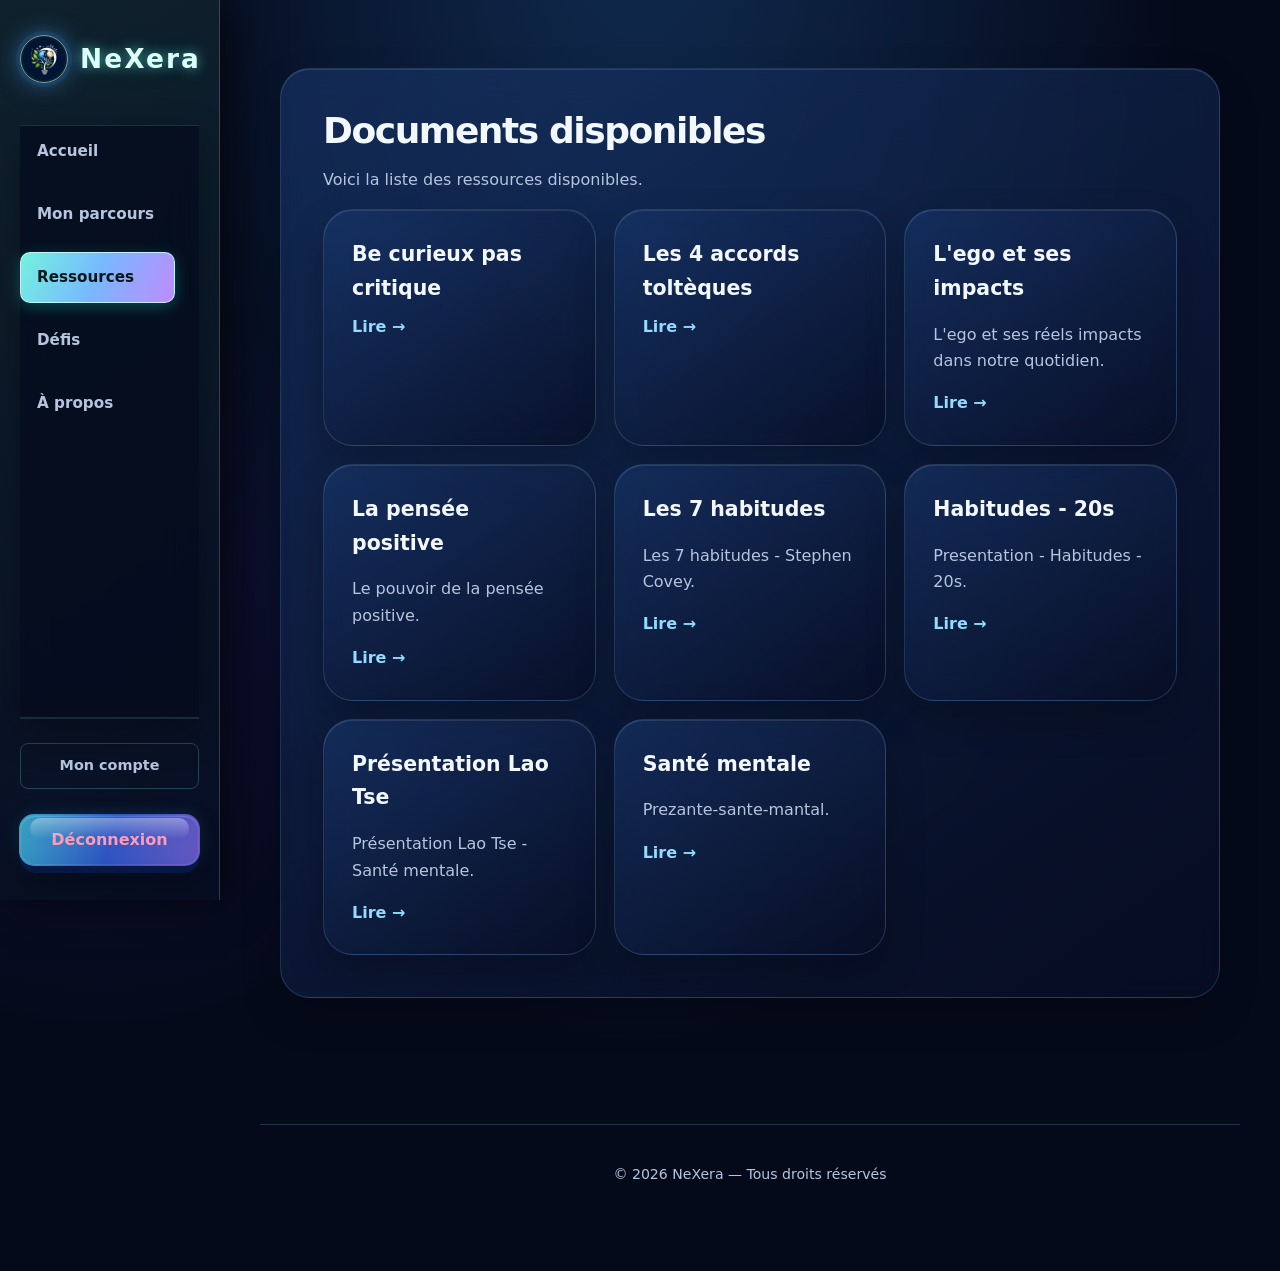
==== Documents N/index.html @ d9ed0bd9 "Ajout des tables Supabase et mise à jour de l'interface" ====
<!DOCTYPE html>
<html lang="fr">
<head>
  <meta charset="UTF-8">
  <meta name="viewport" content="width=device-width, initial-scale=1.0">
  <title>Exploration des ressources — NeXera</title>
  <link rel="stylesheet" href="../style2.css">
  <link rel="icon" href="../logo.jpg">
</head>
<body data-requires-auth="true">
  <div class="app-layout">
    <aside class="app-sidebar">
      <div class="sidebar-header">
        <img class="brand-logo" src="../logo.jpg" alt="Logo NeXera">
        <h1>NeXera</h1>
      </div>
      <nav class="sidebar-nav">
        <ul>
          <li><a href="../index.html">Accueil</a></li>
          <li><a href="../dashboard.html">Mon parcours</a></li>
          <li><a href="../document2.html" aria-current="page">Ressources</a></li>
          <li><a href="../challenge.html">Défis</a></li>
          <li><a href="../about.html">À propos</a></li>
        </ul>
      </nav>
      <div class="sidebar-footer">
        <ul class="sidebar-footer-links">
          <li><a href="../account.html">Mon compte</a></li>
        </ul>
        <button id="logoutButton" class="button">Déconnexion</button>
      </div>
    </aside>
    <div class="app-content-wrapper">
      <main>
        <section class="section">
          <h2>Documents disponibles</h2>
          <p>Voici la liste des ressources disponibles.</p>
          <div class="content-grid">
            <article class="content-card"><h3>Be curieux pas critique</h3><a href="Be_curieux_pas_critique.pdf" target="_blank">Lire →</a></article>
            <article class="content-card"><h3>Les 4 accords toltèques</h3><a href="don-miguel-ruiz-les-quatre-accords-tolteques.pdf" target="_blank">Lire →</a></article>
            <article class="content-card"><h3>L'ego et ses impacts</h3><p>L'ego et ses réels impacts dans notre quotidien.</p><a href="L'ego et ses réels impacts dans notre quotidien.pdf" target="_blank">Lire →</a></article>
            <article class="content-card"><h3>La pensée positive</h3><p>Le pouvoir de la pensée positive.</p><a href="Le pouvoir de la pensée positive.pdf" target="_blank">Lire →</a></article>
            <article class="content-card"><h3>Les 7 habitudes</h3><p>Les 7 habitudes - Stephen Covey.</p><a href="Les 7 habitudes - Stephen Covey.pdf" target="_blank">Lire →</a></article>
            <article class="content-card"><h3>Habitudes - 20s</h3><p>Presentation - Habitudes - 20s.</p><a href="Presentation - Habitudes - 20s.pdf" target="_blank">Lire →</a></article>
            <article class="content-card"><h3>Présentation Lao Tse</h3><p>Présentation Lao Tse - Santé mentale.</p><a href="Présentation Lao Tse - Santé mentale.pdf" target="_blank">Lire →</a></article>
            <article class="content-card"><h3>Santé mentale</h3><p>Prezante-sante-mantal.</p><a href="Prezante-sante-mantal.pdf" target="_blank">Lire →</a></article>
          </div>
        </section>
      </main>
      <footer><p>© 2026 NeXera — Tous droits réservés</p></footer>
    </div>
  </div>
  <script type="module" src="../script.js"></script>
</body>
</html>
---- style2.css ----
:root {
  --bg: #09131b;
  --surface: #10232d;
  --surface-light: #16333e;
  --text: #eef7f7;
  --muted: #a9c1c7;
  --accent: #53e4d2;
  --accent-dark: #20bdaa;
  --line: rgba(175, 233, 230, 0.18);
}

* { box-sizing: border-box; }

html { scroll-behavior: smooth; }

body {
  min-height: 100vh;
  margin: 0;
  font-family: Inter, ui-sans-serif, system-ui, -apple-system, BlinkMacSystemFont, "Segoe UI", sans-serif;
  line-height: 1.65;
  color: var(--text);
  background:
    radial-gradient(circle at 8% 0%, rgba(47, 180, 183, 0.18), transparent 28rem),
    radial-gradient(circle at 94% 20%, rgba(83, 228, 210, 0.1), transparent 23rem),
    var(--bg);
}

header {
  position: relative;
  display: flex;
  align-items: center;
  justify-content: space-between;
  width: min(1120px, calc(100% - 40px));
  margin: 0 auto;
  padding: 22px 0;
  overflow: hidden;
}

header::before {
  position: absolute;
  inset: 0 18% 0 auto;
  width: 260px;
  content: "";
  pointer-events: none;
  background: radial-gradient(ellipse, rgba(83, 228, 210, .23), transparent 68%);
  filter: blur(12px);
  animation: header-glow 4s ease-in-out infinite alternate;
}

header h1 {
  position: relative;
  z-index: 1;
  margin: 0;
  font-size: clamp(1.45rem, 3vw, 2rem);
  letter-spacing: 0.08em;
  color: #dffffa;
  text-shadow: 0 0 12px rgba(83, 228, 210, .65), 0 0 30px rgba(83, 228, 210, .2);
}

.brand-logo {
  position: relative;
  z-index: 1;
  width: 48px;
  height: 48px;
  padding: 2px;
  border: 1px solid rgba(126, 251, 239, .75);
  border-radius: 15px;
  object-fit: cover;
  box-shadow: 0 0 0 4px rgba(83, 228, 210, .09), 0 0 22px rgba(83, 228, 210, .45);
  animation: logo-pulse 3s ease-in-out infinite;
}

nav {
  position: sticky;
  top: 0;
  z-index: 10;
  border-top: 1px solid rgba(104, 238, 226, .24);
  border-bottom: 1px solid rgba(104, 238, 226, .24);
  background:
    linear-gradient(90deg, rgba(83, 228, 210, .06) 1px, transparent 1px) 0 0 / 32px 32px,
    rgba(7, 19, 27, 0.9);
  backdrop-filter: blur(16px);
  box-shadow: 0 8px 28px rgba(0, 0, 0, .2);
}

nav ul {
  display: flex;
  justify-content: center;
  gap: clamp(4px, 2vw, 22px);
  width: min(1120px, calc(100% - 24px));
  margin: 0 auto;
  padding: 10px 0;
  list-style: none;
}

a { color: inherit; }

nav a {
  position: relative;
  display: block;
  padding: 8px 12px;
  color: var(--muted);
  font-size: 0.94rem;
  font-weight: 650;
  text-decoration: none;
  border: 1px solid transparent;
  border-radius: 9px;
  transform: perspective(320px) translateY(0);
  transition: color .25s ease, border-color .25s ease, box-shadow .25s ease, transform .25s ease, background-position .45s ease;
}

nav a:hover, nav a:focus-visible {
  color: #071719;
  background: linear-gradient(115deg, #73f2df, #78b8ff, #c08aff);
  background-size: 200% 100%;
  background-position: 100% 0;
  border-color: rgba(206, 255, 250, .7);
  box-shadow: 0 5px 0 #168c86, 0 10px 20px rgba(23, 205, 193, .25);
  transform: perspective(320px) rotateX(-8deg) translateY(-3px);
  outline: none;
}

nav a:active { box-shadow: 0 1px 0 #168c86; transform: translateY(3px); }

nav a[aria-current="page"] { color: #bffff6; border-color: rgba(83, 228, 210, .32); background: rgba(83, 228, 210, .12); }

@keyframes header-glow {
  from { transform: translateX(-20px) scale(.85); opacity: .55; }
  to { transform: translateX(25px) scale(1.15); opacity: 1; }
}

@keyframes logo-pulse {
  50% { box-shadow: 0 0 0 6px rgba(83, 228, 210, .06), 0 0 30px rgba(83, 228, 210, .72); }
}

main, .section, body > h2, body > p {
  width: min(1120px, calc(100% - 40px));
  margin-right: auto;
  margin-left: auto;
}

.hero {
  display: grid;
  grid-template-columns: 1.15fr .85fr;
  gap: clamp(28px, 5vw, 72px);
  align-items: center;
  width: min(1120px, calc(100% - 40px));
  min-height: 67vh;
  margin: 0 auto;
  padding: 66px 0;
}

.hero h2, .section h2, body > h2 {
  margin: 0 0 14px;
  font-size: clamp(1.8rem, 4vw, 3.35rem);
  line-height: 1.1;
  letter-spacing: -0.04em;
}

.hero p { margin: 7px 0; color: var(--muted); font-size: 1.13rem; }

.hero img {
  width: 100%;
  max-height: 455px;
  object-fit: cover;
  border: 1px solid var(--line);
  border-radius: 24px;
  box-shadow: 18px 20px 0 rgba(83, 228, 210, 0.08);
}

.hero-v2 { min-height: 58vh; }
.hero-v2 > div { max-width: 680px; }
.eyebrow { margin: 0 0 10px; color: var(--accent); font-size: .76rem; font-weight: 800; letter-spacing: .12em; text-transform: uppercase; }
.muted { color: var(--muted); }
.text-link { color: #bffcf5; font-weight: 700; text-decoration: none; }
.text-link:hover { color: white; text-decoration: underline; text-underline-offset: 4px; }
.hero-actions { align-items: center; }
.daily-card { position: relative; padding: clamp(28px, 5vw, 44px); overflow: hidden; background: linear-gradient(145deg, rgba(22, 57, 69, .96), rgba(13, 30, 44, .96)); border: 1px solid rgba(117, 246, 234, .28); border-radius: 24px; box-shadow: 0 22px 50px rgba(0, 0, 0, .25); }
.daily-card::after { position: absolute; right: -50px; bottom: -70px; width: 210px; height: 210px; content: ""; border: 1px solid rgba(104, 238, 226, .24); border-radius: 50%; box-shadow: 0 0 0 28px rgba(104, 238, 226, .04), 0 0 0 56px rgba(104, 238, 226, .025); }
.daily-card blockquote { position: relative; z-index: 1; margin: 0; font-size: clamp(1.35rem, 2.4vw, 1.8rem); font-weight: 700; line-height: 1.35; }
.daily-card > p:not(.eyebrow) { position: relative; z-index: 1; }
.daily-line { width: 64px; height: 2px; margin: 24px 0; background: linear-gradient(90deg, var(--accent), transparent); }

.home-section { width: min(1120px, calc(100% - 40px)); margin: 0 auto 86px; }
.section-heading { display: flex; align-items: end; justify-content: space-between; gap: 22px; margin-bottom: 24px; }
.section-heading h2, .community-strip h2, .dashboard-intro h2 { margin: 0; font-size: clamp(1.65rem, 3vw, 2.45rem); line-height: 1.13; letter-spacing: -.035em; }
.continue-card { display: grid; grid-template-columns: auto 1fr auto; gap: clamp(22px, 4vw, 42px); align-items: center; padding: clamp(24px, 4vw, 42px); background: linear-gradient(130deg, rgba(22, 60, 66, .78), rgba(17, 33, 48, .94)); border: 1px solid var(--line); border-radius: 22px; }
.continue-card h3, .challenge-feature h3, .content-card h3, .panel h3 { margin: 4px 0 8px; font-size: 1.35rem; }
.progress-ring { --progress: 0deg; display: grid; width: 105px; height: 105px; place-items: center; font-weight: 800; background: radial-gradient(var(--surface) 61%, transparent 62%), conic-gradient(var(--accent) var(--progress), rgba(255,255,255,.11) 0); border-radius: 50%; }
.progress-ring span { font-size: 1.15rem; }
.progress-bar { height: 9px; overflow: hidden; background: rgba(3, 12, 18, .55); border: 1px solid rgba(178, 237, 234, .12); border-radius: 999px; }
.progress-bar span { display: block; width: 0; height: 100%; background: linear-gradient(90deg, var(--accent), #799dff); border-radius: inherit; transition: width .55s ease; }
.progress-label { margin: 7px 0 0; color: var(--muted); font-size: .88rem; }
.status-pill { padding: 5px 10px; color: #bffcf5; font-size: .8rem; font-weight: 700; background: rgba(83, 228, 210, .1); border: 1px solid rgba(83, 228, 210, .25); border-radius: 999px; }
.challenge-feature { display: flex; align-items: center; justify-content: space-between; gap: 32px; padding: clamp(26px, 5vw, 48px); background: linear-gradient(115deg, rgba(117, 94, 210, .22), rgba(26, 91, 99, .24)); border: 1px solid rgba(177, 145, 255, .25); border-radius: 22px; }
.challenge-feature > div { max-width: 650px; }.challenge-number { margin: 0; color: rgba(197, 184, 255, .78); font-size: 3rem; font-weight: 800; line-height: 1; }.challenge-progress { margin-bottom: 0; color: #cefdf7; font-weight: 700; }
.content-grid { display: grid; grid-template-columns: repeat(3, 1fr); gap: 18px; }.content-card { min-height: 235px; padding: 28px; background: rgba(16, 35, 45, .85); border: 1px solid var(--line); border-radius: 18px; transition: transform .25s ease, border-color .25s ease; }.content-card:hover { border-color: rgba(123, 243, 232, .52); transform: translateY(-5px); }.content-card span { color: var(--accent); font-size: .72rem; font-weight: 800; letter-spacing: .1em; }.content-card p { color: var(--muted); }.content-card a { color: #d5fffa; font-weight: 700; text-decoration: none; }.content-card a:hover { color: var(--accent); }
.community-strip { display: flex; align-items: center; justify-content: space-between; gap: 35px; width: min(1120px, calc(100% - 40px)); margin: 0 auto; padding: clamp(30px, 5vw, 55px); background: linear-gradient(135deg, rgba(12, 42, 50, .95), rgba(31, 35, 72, .95)); border: 1px solid var(--line); border-radius: 24px; }.community-stats { display: flex; gap: 28px; }.community-stats p { display: grid; margin: 0; }.community-stats strong { color: #d9efff; font-size: 1.55rem; }.community-stats span { color: var(--muted); font-size: .8rem; }

.dashboard { width: min(1120px, calc(100% - 40px)); margin: 0 auto; padding: 64px 0 10px; }.dashboard-intro { display: flex; align-items: end; justify-content: space-between; gap: 25px; margin-bottom: 34px; }.stat-grid { display: grid; grid-template-columns: repeat(4, 1fr); gap: 16px; }.stat-grid article, .panel { padding: 24px; background: rgba(16, 35, 45, .87); border: 1px solid var(--line); border-radius: 18px; }.stat-grid span, .stat-grid small { display: block; color: var(--muted); }.stat-grid strong { display: block; margin: 5px 0; color: #d9fffa; font-size: 2rem; }.dashboard-grid { display: grid; grid-template-columns: 1.5fr 1fr; gap: 16px; margin-top: 16px; }.panel-large { grid-row: span 2; }.progress-large { margin: 28px 0 14px; }.saved-message { min-height: 1.4em; color: var(--accent); font-size: .9rem; }

.auth-page { display: grid; grid-template-columns: .9fr 1fr; gap: clamp(35px, 8vw, 110px); align-items: center; width: min(1040px, calc(100% - 40px)); min-height: 69vh; margin: 0 auto; padding: 64px 0; }.auth-intro h2 { margin: 0 0 18px; font-size: clamp(2rem, 4vw, 3.35rem); line-height: 1.08; letter-spacing: -.045em; }.auth-intro ul { padding-left: 1.1rem; color: var(--muted); }.auth-intro li + li { margin-top: 8px; }.auth-card { padding: clamp(25px, 5vw, 46px); background: linear-gradient(145deg, rgba(23, 54, 66, .96), rgba(15, 29, 45, .96)); border: 1px solid rgba(127, 244, 233, .26); border-radius: 22px; box-shadow: 0 24px 50px rgba(0, 0, 0, .27); }.auth-tabs { display: grid; grid-template-columns: 1fr 1fr; gap: 6px; margin-bottom: 28px; padding: 5px; background: rgba(5, 17, 25, .55); border-radius: 12px; }.auth-tab { min-height: 39px; padding: 8px; color: var(--muted); background: transparent; box-shadow: none; transform: none; }.auth-tab::after { display: none; }.auth-tab:hover, .auth-tab.is-active { color: #061d20; background: linear-gradient(115deg, #71eadb, #80b7f6); box-shadow: none; transform: none; }.auth-card form { display: grid; gap: 8px; }.auth-card h2 { margin: 0; font-size: 1.75rem; }.auth-card label { margin-top: 8px; color: #cdfaf5; font-size: .9rem; font-weight: 700; }.auth-card input { margin-top: 0; }.auth-card form button { margin-top: 14px; }.is-hidden { display: none !important; }.auth-message { min-height: 1.5em; margin-bottom: 14px; color: var(--accent); font-size: .9rem; font-weight: 650; }.auth-message.is-error { color: #ff9bb6; }.auth-note { margin: 25px 0 0; color: var(--muted); font-size: .78rem; text-align: center; }

.section {
  margin-top: 28px;
  padding: clamp(24px, 4vw, 42px);
  background: linear-gradient(145deg, rgba(22, 51, 62, 0.92), rgba(16, 35, 45, 0.92));
  border: 1px solid var(--line);
  border-radius: 20px;
}

.section:last-of-type { margin-bottom: 70px; }
.section h2 { font-size: clamp(1.5rem, 3vw, 2.25rem); }
.section h3 { margin-top: 0; font-size: 1.28rem; }
.section p, .section li, body > p { color: var(--muted); }
.section ul { padding-left: 1.2rem; }
.section li + li { margin-top: 9px; }

.card {
  padding: clamp(24px, 4vw, 38px);
  background: linear-gradient(135deg, rgba(83, 228, 210, 0.17), transparent 50%), var(--surface);
  border: 1px solid var(--line);
  border-radius: 18px;
}

button, .button, .card a {
  position: relative;
  display: inline-flex;
  align-items: center;
  justify-content: center;
  min-height: 42px;
  padding: 10px 16px;
  color: #06201f;
  font: inherit;
  font-weight: 750;
  text-decoration: none;
  cursor: pointer;
  background: linear-gradient(115deg, #69e7d9 0%, #5aa7ed 45%, #a772e8 100%);
  background-size: 200% 200%;
  background-position: 0% 50%;
  border: 0;
  border-radius: 10px;
  box-shadow: 0 7px 0 #159d91, 0 13px 24px rgba(0, 0, 0, .27);
  transform: perspective(420px) rotateX(0) rotateY(0) translateY(0);
  transform-style: preserve-3d;
  transition: transform .25s ease, box-shadow .25s ease, filter .25s ease, background-position .45s ease;
}

button::after, .button::after, .card a::after {
  position: absolute;
  inset: 2px 5px auto;
  height: 42%;
  content: "";
  pointer-events: none;
  background: linear-gradient(to bottom, rgba(255, 255, 255, .52), transparent);
  border-radius: 8px;
  transform: translateZ(14px);
}

button:hover, .button:hover, .card a:hover {
  filter: brightness(1.12);
  background-position: 100% 50%;
  box-shadow: 0 10px 0 #159d91, 0 20px 34px rgba(0, 0, 0, .34);
  transform: perspective(420px) rotateX(-8deg) rotateY(4deg) translateY(-4px);
}

button:active, .button:active, .card a:active {
  box-shadow: 0 2px 0 #159d91, 0 5px 10px rgba(0, 0, 0, .24);
  transform: perspective(420px) rotateX(2deg) translateY(5px);
}

button:focus-visible, .button:focus-visible, .card a:focus-visible {
  outline: 3px solid rgba(135, 242, 229, .65);
  outline-offset: 3px;
}

.hero-actions { display: flex; flex-wrap: wrap; gap: 10px; margin-top: 26px; }
button + button { margin-left: 8px; }

input, textarea {
  display: block;
  width: 100%;
  margin-top: 12px;
  padding: 12px 14px;
  color: var(--text);
  font: inherit;
  background: rgba(4, 15, 21, 0.58);
  border: 1px solid var(--line);
  border-radius: 10px;
}

textarea { min-height: 126px; resize: vertical; }
form button { margin-top: 14px; }

footer {
  width: min(1120px, calc(100% - 40px));
  margin: 56px auto 0;
  padding: 24px 0 30px;
  color: var(--muted);
  font-size: .88rem;
  text-align: center;
  border-top: 1px solid var(--line);
}

@media (max-width: 680px) {
  header, .hero, main, .section, body > h2, body > p, footer { width: min(100% - 28px, 1120px); }
  .hero { grid-template-columns: 1fr; min-height: auto; padding: 44px 0; }
  .hero img { grid-row: 1; max-height: 330px; }
  nav ul { justify-content: flex-start; overflow-x: auto; }
  nav a { white-space: nowrap; }
  .section { padding: 24px; }
  .home-section, .community-strip, .dashboard { width: min(100% - 28px, 1120px); }
  .auth-page { grid-template-columns: 1fr; width: min(100% - 28px, 1040px); min-height: auto; padding: 44px 0; }
  .section-heading, .challenge-feature, .community-strip, .dashboard-intro { align-items: flex-start; flex-direction: column; }
  .continue-card, .content-grid, .stat-grid, .dashboard-grid { grid-template-columns: 1fr; }
  .continue-card { align-items: start; }
  .panel-large { grid-row: auto; }
  .community-stats { width: 100%; justify-content: space-between; gap: 10px; }
  .community-stats strong { font-size: 1.2rem; }
}

@media (prefers-reduced-motion: reduce) {
  *, *::before, *::after { scroll-behavior: auto !important; transition-duration: .01ms !important; }
  button, .button, .card a { transform: none !important; }
  header::before, .brand-logo { animation: none; }
}

/* Direction visuelle : liquid glass bleu nuit et lueurs électriques. */
:root {
  --bg: #050a1b;
  --surface: rgba(10, 22, 55, .68);
  --surface-light: rgba(22, 48, 96, .55);
  --text: #f3f8ff;
  --muted: #b6c5df;
  --accent: #42c7ff;
  --accent-dark: #2266d5;
  --line: rgba(145, 206, 255, .2);
}

body {
  background:
    radial-gradient(ellipse at 50% -15%, rgba(52, 151, 255, .24), transparent 34rem),
    radial-gradient(circle at 8% 52%, rgba(72, 43, 180, .16), transparent 23rem),
    #050a1b;
}

header { padding: 18px 0; overflow: visible; }
header::before { inset: -35px 12% -35px auto; width: 290px; background: radial-gradient(ellipse, rgba(64, 188, 255, .35), transparent 68%); }
header h1 { letter-spacing: -.04em; color: #f5faff; text-shadow: 0 0 18px rgba(89, 198, 255, .5); }
.brand-logo { border-color: rgba(167, 225, 255, .65); border-radius: 50%; box-shadow: 0 0 0 4px rgba(70, 180, 255, .08), 0 0 24px rgba(71, 160, 255, .55); }

nav { border-color: rgba(135, 203, 255, .17); background: rgba(5, 11, 29, .76); box-shadow: 0 13px 35px rgba(0, 0, 0, .3); }
nav a { color: #bdc9e6; border-radius: 999px; }
nav a:hover, nav a:focus-visible {
  color: #f7fbff;
  background: linear-gradient(115deg, rgba(47, 174, 255, .92), rgba(115, 73, 226, .8));
  border-color: rgba(197, 238, 255, .8);
  box-shadow: 0 4px 0 #1e4fa8, 0 10px 24px rgba(38, 135, 255, .35), inset 0 1px 1px rgba(255,255,255,.55);
}
nav a[aria-current="page"] { color: #dcefff; border-color: rgba(94, 190, 255, .46); background: linear-gradient(110deg, rgba(45, 151, 255, .18), rgba(119, 72, 220, .17)); }

.hero h2, .section h2, body > h2 { color: #f3f8ff; }
.eyebrow { color: #77d8ff; }.muted, .section p, .section li, body > p { color: var(--muted); }.text-link { color: #bfeaff; }.text-link:hover { color: #fff; }

button, .button, .card a {
  isolation: isolate;
  min-height: 46px;
  padding: 11px 21px;
  color: #f6fbff;
  background: linear-gradient(180deg, rgba(31, 57, 108, .93), rgba(5, 10, 28, .98));
  border: 1px solid rgba(172, 223, 255, .62);
  border-radius: 999px;
  box-shadow:
    inset 0 1px 1px rgba(255, 255, 255, .45),
    inset 0 -5px 8px rgba(0, 0, 0, .56),
    0 8px 0 rgba(8, 26, 73, .88),
    0 14px 27px rgba(0, 0, 0, .42),
    0 0 18px rgba(50, 174, 255, .2);
  transform: perspective(520px) rotateX(0) translateY(0);
  transform-style: preserve-3d;
  transition: transform .25s ease, box-shadow .25s ease, filter .25s ease, background-position .45s ease;
}

button::before, .button::before, .card a::before {
  position: absolute;
  z-index: -1;
  inset: -2px;
  content: "";
  background: linear-gradient(105deg, #42d9ff, #356fff 24%, #9c73ff 54%, #76c8ff 80%, #6ef3ff);
  background-size: 220% 100%;
  border-radius: inherit;
  opacity: .72;
  filter: blur(.2px);
  transition: opacity .3s ease, background-position .5s ease;
}

button::after, .button::after, .card a::after { inset: 2px 9px auto; height: 44%; border-radius: 999px; opacity: .7; }
button:hover, .button:hover, .card a:hover {
  color: #fff;
  filter: brightness(1.22);
  background: linear-gradient(165deg, rgba(42, 83, 148, .92), rgba(6, 11, 33, .98));
  box-shadow: inset 0 1px 1px rgba(255,255,255,.58), inset 0 -5px 8px rgba(0,0,0,.56), 0 10px 0 #1b4ca6, 0 19px 35px rgba(0,0,0,.48), 0 0 30px rgba(63, 172, 255, .5);
  transform: perspective(520px) rotateX(-7deg) translateY(-4px) scale(1.015);
}
button:hover::before, .button:hover::before, .card a:hover::before { opacity: 1; background-position: 100% 50%; }
button:active, .button:active, .card a:active { box-shadow: inset 0 2px 7px rgba(0,0,0,.6), 0 2px 0 #1b4ca6, 0 5px 12px rgba(0,0,0,.4); transform: perspective(520px) rotateX(2deg) translateY(5px); }

.daily-card, .continue-card, .challenge-feature, .community-strip, .auth-card, .stat-grid article, .panel, .section, .card, .content-card {
  background: linear-gradient(145deg, rgba(24, 53, 105, .64), rgba(7, 13, 35, .76));
  border-color: rgba(151, 209, 255, .18);
  box-shadow: inset 0 1px rgba(255,255,255,.1), 0 18px 38px rgba(0,0,0,.23);
  backdrop-filter: blur(16px);
}
.daily-card { border-color: rgba(141, 213, 255, .37); }.daily-card::after { border-color: rgba(114, 196, 255, .28); box-shadow: 0 0 0 28px rgba(67, 176, 255, .045), 0 0 0 56px rgba(88, 99, 255, .025); }.daily-line { background: linear-gradient(90deg, #4dc9ff, transparent); }
.progress-ring { background: radial-gradient(#091127 61%, transparent 62%), conic-gradient(#42c7ff var(--progress), rgba(255,255,255,.1) 0); }.progress-bar { background: rgba(0, 0, 0, .52); }.progress-bar span { background: linear-gradient(90deg, #3ed5ff, #6294ff, #a477ff); }
.status-pill { color: #c8ecff; background: rgba(55, 175, 255, .1); border-color: rgba(112, 192, 255, .33); }.challenge-feature { background: linear-gradient(120deg, rgba(24, 75, 150, .68), rgba(41, 21, 92, .72)); border-color: rgba(110, 183, 255, .28); }.challenge-number { color: rgba(132, 207, 255, .8); }
.content-card:hover { border-color: rgba(112, 195, 255, .57); box-shadow: inset 0 1px rgba(255,255,255,.13), 0 18px 38px rgba(0,0,0,.3), 0 0 24px rgba(44, 150, 255, .2); }.content-card span, .content-card a { color: #91dcff; }.content-card a:hover { color: #fff; }
.community-strip { background: linear-gradient(115deg, rgba(12, 67, 131, .82), rgba(26, 16, 80, .83)); }.community-stats strong { color: #d9efff; }

.auth-tabs { background: rgba(0, 0, 0, .38); }.auth-tab { border: 0; }.auth-tab:hover, .auth-tab.is-active { color: #f5fbff; background: linear-gradient(115deg, rgba(45, 176, 255, .72), rgba(126, 83, 229, .66)); box-shadow: inset 0 1px rgba(255,255,255,.3); transform: none; }.auth-card input, input, textarea { background: rgba(3, 7, 24, .55); border-color: rgba(147, 208, 255, .22); }.auth-card input:focus, input:focus, textarea:focus { border-color: #65ccff; outline: 2px solid rgba(67, 173, 255, .17); }

@media (prefers-reduced-motion: reduce) { button, .button, .card a { transform: none !important; } }

/* ==========================================================================
   NOUVEAU SYSTÈME DE BARRE LATÉRALE GLOBALE (LEFT SIDEBAR NAVIGATION)
   ========================================================================== */

/* Conteneur principal qui structure l'écran */
.app-layout {
  display: flex;
  min-height: 100vh;
  width: 100%;
}

/* Barre latérale gauche fixe */
.app-sidebar {
  position: fixed;
  top: 0;
  left: 0;
  bottom: 0;
  width: 220px;
  background: linear-gradient(145deg, rgba(16, 35, 45, 0.96), rgba(7, 13, 35, 0.98));
  border-right: 1px solid rgba(104, 238, 226, 0.24);
  backdrop-filter: blur(20px);
  padding: 35px 20px;
  display: flex;
  flex-direction: column;
  justify-content: space-between;
  z-index: 100;
  box-shadow: 10px 0 40px rgba(0, 0, 0, 0.6);
}

/* En-tête de la barre latérale (Logo + Titre de la marque) */
.sidebar-header {
  display: flex;
  align-items: center;
  gap: 12px;
  margin-bottom: 42px;
}

.sidebar-header h1 {
  margin: 0;
  font-size: 1.65rem;
  letter-spacing: 0.08em;
  color: #dffffa;
  text-shadow: 0 0 12px rgba(83, 228, 210, 0.65), 0 0 30px rgba(83, 228, 210, 0.2);
}

.sidebar-header .brand-logo {
  animation: logo-pulse 3s ease-in-out infinite;
}

/* Menu de navigation principal de la sidebar */
.sidebar-nav {
  flex-grow: 1;
}

.sidebar-nav ul {
  list-style: none;
  padding: 0;
  margin: 0;
  display: flex;
  flex-direction: column;
  gap: 12px;
}

/* Liens de navigation */
.sidebar-nav a {
  display: block;
  padding: 12px 16px;
  color: var(--muted);
  font-size: 0.95rem;
  font-weight: 650;
  text-decoration: none;
  border: 1px solid transparent;
  border-radius: 10px;
  transition: all 0.25s ease;
}

/* Effet de survol brillant dynamique */
.sidebar-nav a:hover,
.sidebar-nav a:focus-visible {
  color: #071719;
  background: linear-gradient(115deg, #73f2df, #78b8ff, #c08aff);
  background-size: 200% 100%;
  background-position: 100% 0;
  border-color: rgba(206, 255, 250, 0.7);
  box-shadow: 0 5px 15px rgba(23, 205, 193, 0.25);
  transform: translateY(-2px);
  outline: none;
}

/* État Actif (La page courante — Dégradé brillant permanent) */
.sidebar-nav a[aria-current="page"] {
  color: #071719 !important;
  background: linear-gradient(115deg, #73f2df, #78b8ff, #c08aff) !important;
  border-color: rgba(206, 255, 250, 0.8) !important;
  box-shadow: 0 4px 15px rgba(23, 205, 193, 0.3) !important;
  transform: none !important;
}

/* Pied de la barre latérale (Compte et Déconnexion) */
.sidebar-footer {
  margin-top: auto;
  padding-top: 24px;
  border-top: 1px solid rgba(104, 238, 226, 0.15);
  display: flex;
  flex-direction: column;
  gap: 16px;
}

.sidebar-footer-links {
  list-style: none;
  padding: 0;
  margin: 0;
  display: flex;
  flex-direction: column;
  gap: 8px;
}

.sidebar-footer-links a {
  display: block;
  padding: 10px 14px;
  color: var(--muted);
  font-size: 0.9rem;
  font-weight: 600;
  text-decoration: none;
  border-radius: 8px;
  transition: all 0.2s ease;
  /* Ajout pour appliquer le style bouton */
  border: 1px solid rgba(104, 238, 226, 0.24);
  text-align: center;
}

.sidebar-footer-links a:hover {
  background-color: rgba(83, 228, 210, 0.1);
  color: var(--text);
  border-color: var(--accent);
}

/* Bouton de déconnexion moderne */
#logoutButton {
  width: 100%;
  margin-top: 10px;
  background: rgba(255, 99, 71, 0.1);
  border: 1px solid rgba(255, 99, 71, 0.3);
  color: #ff9bb6;
}

#logoutButton:hover {
  background: rgba(255, 99, 71, 0.2);
  color: white;
  border-color: #ff9bb6;
}

/* Zone d'affichage du contenu principal à droite */
.app-content-wrapper {
  flex-grow: 1;
  margin-left: 220px; /* Décale le contenu pour laisser la place à la barre fixe */
  padding: 40px 20px;
  display: flex;
  flex-direction: column;
}

/* Désactivation des anciens styles de headers */
header {
  display: none !important;
}

/* Arrondir davantage les éléments et espacement */
.section, .card, .content-card, .daily-card, .auth-card, .stat-grid article, .panel, .challenge-feature, .community-strip {
  border-radius: 30px !important;
}

textarea {
  margin-bottom: 20px !important;
  border-radius: 15px !important;
}

button, .button, .card a {
  border-radius: 15px !important;
}

input {
  border-radius: 15px !important;
}

.journal-entry {
  margin-top: 15px;
  padding: 15px;
  background: rgba(16, 35, 45, 0.5);
  border: 1px solid rgba(145, 206, 255, 0.1);
  border-radius: 20px !important;
}

/* ==========================================================================
   ADAPTABILITÉ MOBILE (ÉCRANS < 800px)
   ========================================================================== */
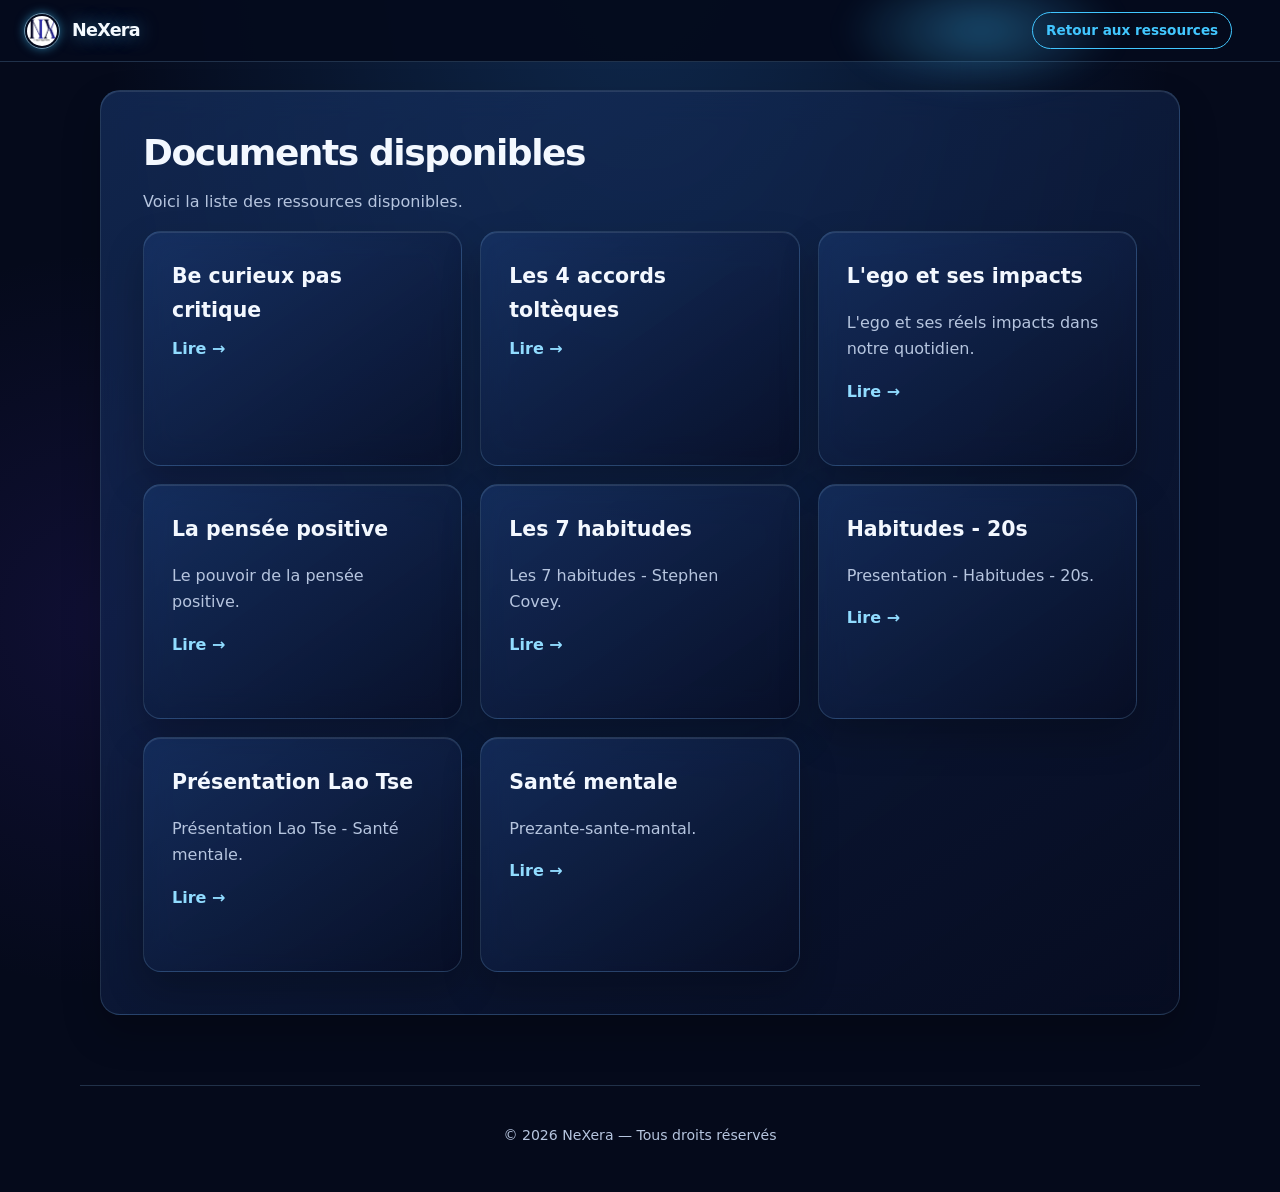
==== commit 7e6cfeaf: "fix" ====
--- a/Documents N/index.html
+++ b/Documents N/index.html
@@ -8,30 +8,16 @@
   <link rel="icon" href="../logo.jpg">
 </head>
 <body data-requires-auth="true">
-  <div class="app-layout">
-    <aside class="app-sidebar">
-      <div class="sidebar-header">
-        <img class="brand-logo" src="../logo.jpg" alt="Logo NeXera">
-        <h1>NeXera</h1>
-      </div>
-      <nav class="sidebar-nav">
-        <ul>
-          <li><a href="../index.html">Accueil</a></li>
-          <li><a href="../dashboard.html">Mon parcours</a></li>
-          <li><a href="../document2.html" aria-current="page">Ressources</a></li>
-          <li><a href="../challenge.html">Défis</a></li>
-          <li><a href="../about.html">À propos</a></li>
-        </ul>
-      </nav>
-      <div class="sidebar-footer">
-        <ul class="sidebar-footer-links">
-          <li><a href="../account.html">Mon compte</a></li>
-        </ul>
-        <button id="logoutButton" class="button">Déconnexion</button>
-      </div>
-    </aside>
-    <div class="app-content-wrapper">
-      <main>
+  <header class="top-header">
+    <div class="header-left">
+      <img class="brand-logo" src="../logo.jpg" alt="Logo NeXera">
+      <h1 class="header-title">NeXera</h1>
+    </div>
+    <div class="header-actions">
+      <a href="../document2.html" class="button-secondary">Retour aux ressources</a>
+    </div>
+  </header>
+  <main>
         <section class="section">
           <h2>Documents disponibles</h2>
           <p>Voici la liste des ressources disponibles.</p>
@@ -48,8 +34,6 @@
         </section>
       </main>
       <footer><p>© 2026 NeXera — Tous droits réservés</p></footer>
-    </div>
-  </div>
   <script type="module" src="../script.js"></script>
 </body>
 </html>
--- a/style2.css
+++ b/style2.css
@@ -420,199 +420,190 @@
 .auth-tabs { background: rgba(0, 0, 0, .38); }.auth-tab { border: 0; }.auth-tab:hover, .auth-tab.is-active { color: #f5fbff; background: linear-gradient(115deg, rgba(45, 176, 255, .72), rgba(126, 83, 229, .66)); box-shadow: inset 0 1px rgba(255,255,255,.3); transform: none; }.auth-card input, input, textarea { background: rgba(3, 7, 24, .55); border-color: rgba(147, 208, 255, .22); }.auth-card input:focus, input:focus, textarea:focus { border-color: #65ccff; outline: 2px solid rgba(67, 173, 255, .17); }
 
 @media (prefers-reduced-motion: reduce) { button, .button, .card a { transform: none !important; } }
-
 /* ==========================================================================
-   NOUVEAU SYSTÈME DE BARRE LATÉRALE GLOBALE (LEFT SIDEBAR NAVIGATION)
+   TOP NAVIGATION
    ========================================================================== */
 
-/* Conteneur principal qui structure l'écran */
-.app-layout {
-  display: flex;
-  min-height: 100vh;
+.top-header {
+  display: flex;
+  justify-content: space-between;
+  align-items: center;
+  padding: 0.75rem 1.5rem;
+  background-color: rgba(5, 11, 29, 0.95);
+  border-bottom: 1px solid rgba(145, 206, 255, 0.2);
+  position: sticky;
+  top: 0;
+  z-index: 1000;
   width: 100%;
-}
-
-/* Barre latérale gauche fixe */
-.app-sidebar {
-  position: fixed;
-  top: 0;
-  left: 0;
-  bottom: 0;
-  width: 220px;
-  background: linear-gradient(145deg, rgba(16, 35, 45, 0.96), rgba(7, 13, 35, 0.98));
-  border-right: 1px solid rgba(104, 238, 226, 0.24);
-  backdrop-filter: blur(20px);
-  padding: 35px 20px;
-  display: flex;
-  flex-direction: column;
-  justify-content: space-between;
-  z-index: 100;
-  box-shadow: 10px 0 40px rgba(0, 0, 0, 0.6);
-}
-
-/* En-tête de la barre latérale (Logo + Titre de la marque) */
-.sidebar-header {
+  box-sizing: border-box;
+}
+
+.header-left {
   display: flex;
   align-items: center;
   gap: 12px;
-  margin-bottom: 42px;
-}
-
-.sidebar-header h1 {
+  margin-right: 24px;
+  flex-shrink: 0;
+}
+
+.brand-logo {
+  width: 36px;
+  height: 36px;
+  border-radius: 50%;
+  object-fit: cover;
+  box-shadow: 0 0 10px rgba(66, 199, 255, 0.5);
+}
+
+.header-title {
+  font-size: 1.1rem;
+  color: #f5faff;
   margin: 0;
-  font-size: 1.65rem;
-  letter-spacing: 0.08em;
-  color: #dffffa;
-  text-shadow: 0 0 12px rgba(83, 228, 210, 0.65), 0 0 30px rgba(83, 228, 210, 0.2);
-}
-
-.sidebar-header .brand-logo {
-  animation: logo-pulse 3s ease-in-out infinite;
-}
-
-/* Menu de navigation principal de la sidebar */
-.sidebar-nav {
+  white-space: nowrap;
+}
+
+.top-nav {
   flex-grow: 1;
-}
-
-.sidebar-nav ul {
+  display: flex;
+  justify-content: center;
+}
+
+.top-nav ul {
+  display: flex;
   list-style: none;
+  gap: 1rem;
+  margin: 0;
   padding: 0;
-  margin: 0;
-  display: flex;
-  flex-direction: column;
-  gap: 12px;
-}
-
-/* Liens de navigation */
-.sidebar-nav a {
-  display: block;
-  padding: 12px 16px;
-  color: var(--muted);
-  font-size: 0.95rem;
-  font-weight: 650;
+}
+
+.top-nav a {
+  display: flex;
+  align-items: center;
+  gap: 0.4rem;
+  font-size: 0.85rem;
+  color: #bdc9e6;
   text-decoration: none;
-  border: 1px solid transparent;
-  border-radius: 10px;
-  transition: all 0.25s ease;
-}
-
-/* Effet de survol brillant dynamique */
-.sidebar-nav a:hover,
-.sidebar-nav a:focus-visible {
-  color: #071719;
-  background: linear-gradient(115deg, #73f2df, #78b8ff, #c08aff);
-  background-size: 200% 100%;
-  background-position: 100% 0;
-  border-color: rgba(206, 255, 250, 0.7);
-  box-shadow: 0 5px 15px rgba(23, 205, 193, 0.25);
-  transform: translateY(-2px);
-  outline: none;
-}
-
-/* État Actif (La page courante — Dégradé brillant permanent) */
-.sidebar-nav a[aria-current="page"] {
-  color: #071719 !important;
-  background: linear-gradient(115deg, #73f2df, #78b8ff, #c08aff) !important;
-  border-color: rgba(206, 255, 250, 0.8) !important;
-  box-shadow: 0 4px 15px rgba(23, 205, 193, 0.3) !important;
-  transform: none !important;
-}
-
-/* Pied de la barre latérale (Compte et Déconnexion) */
-.sidebar-footer {
-  margin-top: auto;
-  padding-top: 24px;
-  border-top: 1px solid rgba(104, 238, 226, 0.15);
-  display: flex;
-  flex-direction: column;
-  gap: 16px;
-}
-
-.sidebar-footer-links {
-  list-style: none;
-  padding: 0;
-  margin: 0;
-  display: flex;
-  flex-direction: column;
+  font-weight: 600;
+  transition: color 0.2s;
+  white-space: nowrap;
+}
+
+.top-nav a:hover, 
+.top-nav a[aria-current="page"] {
+  color: #42c7ff;
+}
+
+.top-nav .icon {
+  font-size: 1rem;
+}
+
+.header-actions {
+  display: flex;
   gap: 8px;
-}
-
-.sidebar-footer-links a {
-  display: block;
-  padding: 10px 14px;
-  color: var(--muted);
+  align-items: center;
+  flex-shrink: 0;
+  padding-right: 1.5rem;
+}
+
+.button-secondary {
+  background: transparent;
+  border: 1px solid #42c7ff;
+  color: #42c7ff;
+  padding: 0.4rem 0.8rem;
+  border-radius: 999px;
+  font-size: 0.85rem;
+  font-weight: 600;
+  text-decoration: none;
+  transition: all 0.2s;
+  white-space: nowrap;
+}
+
+.button-danger {
+  background: rgba(255, 99, 71, 0.1);
+  border: 1px solid rgba(255, 99, 71, 0.3);
+  color: #ff9bb6;
+  padding: 0.5rem 1rem;
+  border-radius: 999px;
   font-size: 0.9rem;
   font-weight: 600;
   text-decoration: none;
-  border-radius: 8px;
-  transition: all 0.2s ease;
-  /* Ajout pour appliquer le style bouton */
-  border: 1px solid rgba(104, 238, 226, 0.24);
-  text-align: center;
-}
-
-.sidebar-footer-links a:hover {
-  background-color: rgba(83, 228, 210, 0.1);
-  color: var(--text);
-  border-color: var(--accent);
-}
-
-/* Bouton de déconnexion moderne */
-#logoutButton {
-  width: 100%;
-  margin-top: 10px;
-  background: rgba(255, 99, 71, 0.1);
-  border: 1px solid rgba(255, 99, 71, 0.3);
-  color: #ff9bb6;
-}
-
-#logoutButton:hover {
+  transition: all 0.2s;
+  cursor: pointer;
+}
+
+.button-danger:hover {
   background: rgba(255, 99, 71, 0.2);
   color: white;
   border-color: #ff9bb6;
 }
 
-/* Zone d'affichage du contenu principal à droite */
+/* Hamburger Menu */
+.menu-toggle {
+  display: none;
+  background: none;
+  border: none;
+  font-size: 1.5rem;
+  color: #f5faff;
+  cursor: pointer;
+  z-index: 1001;
+}
+
+.mobile-nav {
+  display: none;
+  position: fixed;
+  top: 0;
+  right: -300px; /* Caché hors écran à droite */
+  width: 260px;
+  height: 100%;
+  background: rgba(5, 11, 29, 0.98);
+  border-left: 1px solid rgba(145, 206, 255, 0.2);
+  padding: 80px 1.5rem 2rem;
+  z-index: 999;
+  transition: right 0.3s ease;
+}
+
+.mobile-nav ul {
+  list-style: none;
+  padding: 0;
+  display: flex;
+  flex-direction: column;
+  gap: 1.5rem;
+}
+
+.mobile-nav a {
+  display: flex;
+  align-items: center;
+  gap: 0.75rem;
+  color: #bdc9e6;
+  text-decoration: none;
+  font-weight: 600;
+  font-size: 1rem;
+}
+
+.mobile-nav.is-open {
+  display: block;
+  right: 0; /* Menu visible */
+}
+
+@media (max-width: 900px) {
+  .desktop-only { display: none; }
+  .menu-toggle { display: block; }
+}
+
+/* Cleanup: Remove sidebar related styles */
+.app-layout {
+  display: block;
+}
+
 .app-content-wrapper {
-  flex-grow: 1;
-  margin-left: 220px; /* Décale le contenu pour laisser la place à la barre fixe */
+  margin-left: 0;
   padding: 40px 20px;
-  display: flex;
-  flex-direction: column;
-}
-
-/* Désactivation des anciens styles de headers */
-header {
-  display: none !important;
-}
-
-/* Arrondir davantage les éléments et espacement */
-.section, .card, .content-card, .daily-card, .auth-card, .stat-grid article, .panel, .challenge-feature, .community-strip {
-  border-radius: 30px !important;
-}
-
-textarea {
-  margin-bottom: 20px !important;
-  border-radius: 15px !important;
-}
-
-button, .button, .card a {
-  border-radius: 15px !important;
-}
-
-input {
-  border-radius: 15px !important;
-}
-
-.journal-entry {
-  margin-top: 15px;
-  padding: 15px;
-  background: rgba(16, 35, 45, 0.5);
-  border: 1px solid rgba(145, 206, 255, 0.1);
-  border-radius: 20px !important;
-}
-
-/* ==========================================================================
-   ADAPTABILITÉ MOBILE (ÉCRANS < 800px)
-   ========================================================================== */
+}
+
+@media (max-width: 600px) {
+  button, .button, .button-secondary, .button-danger {
+    min-height: 38px;
+    padding: 8px 12px;
+    font-size: 0.85rem;
+  }
+}
+
